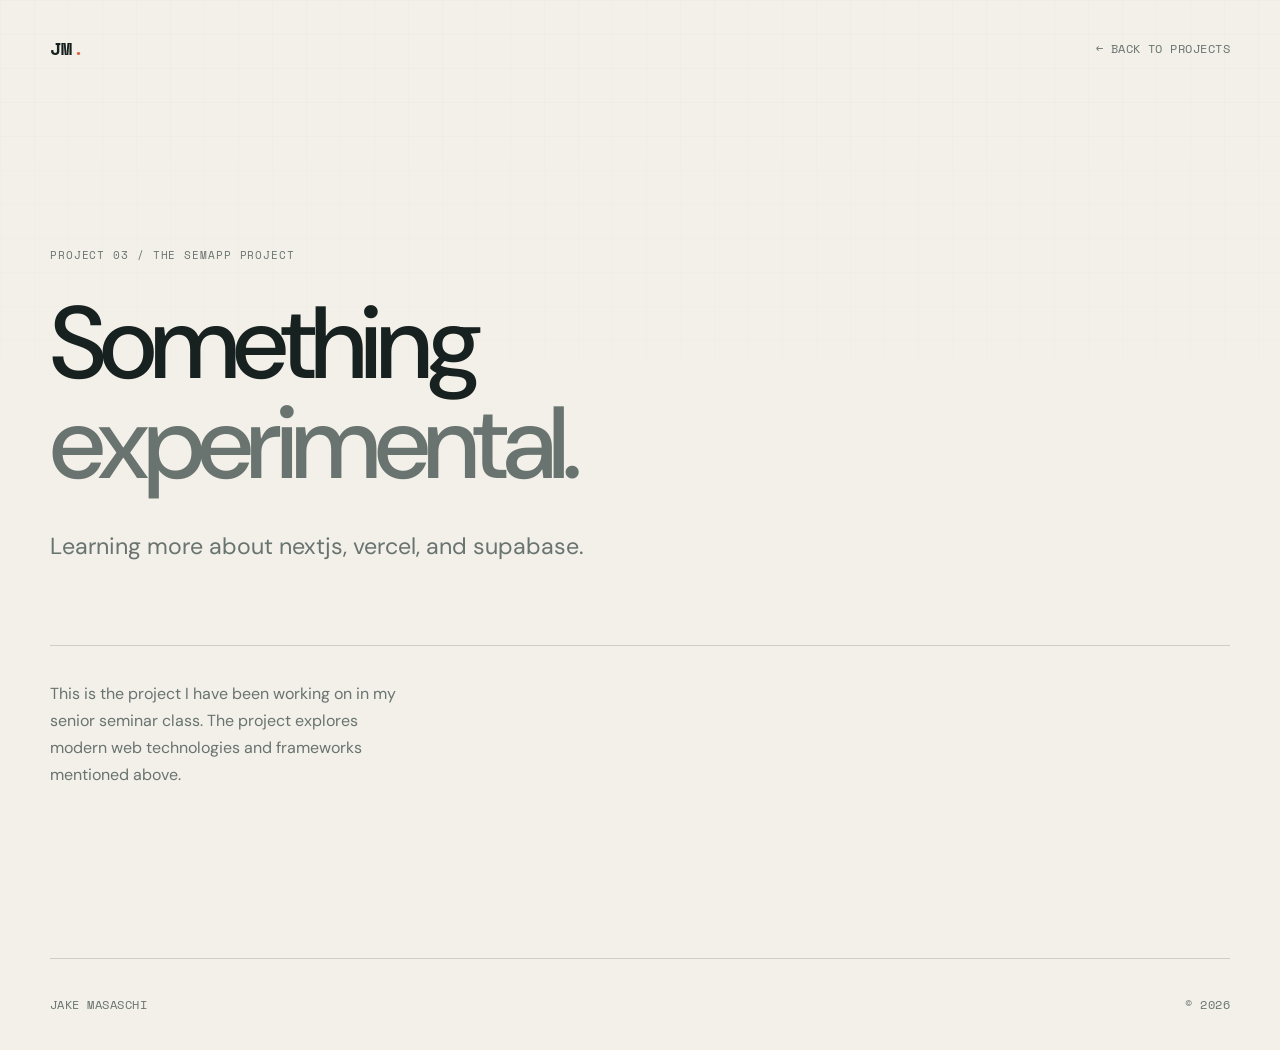
==== project-semapp.html @ fd913166 "Making semapp page" ====
<!doctype html>
<html lang="en">
<head>
    <meta charset="UTF-8">
    <meta name="viewport" content="width=device-width, initial-scale=1.0">
    <title>Semapp Project | Jake Masaschi</title>
    <link rel="preconnect" href="https://fonts.googleapis.com">
    <link rel="preconnect" href="https://fonts.gstatic.com" crossorigin>
    <link href="https://fonts.googleapis.com/css2?family=DM+Sans:wght@400;500;700&family=Space+Mono:wght@400;700&display=swap" rel="stylesheet">
    <link rel="stylesheet" href="stylefun.css">
</head>
<body>
    <div class="site-shell project-page">
        <header class="site-header"><a class="wordmark" href="index.html">JM<span class="accent">.</span></a><a class="back-link" href="index.html#projects">&#8592; Back to projects</a></header>
        <main class="project-detail">
            <p class="eyebrow">Project 03 / The Semapp Project</p>
            <h1>Something <span class="muted-text">experimental.</span></h1>
            <p class="detail-lead">Learning more about nextjs, vercel, and supabase.</p>
            <div class="detail-rule"></div>
            <div class="detail-copy"><p>This is the project I have been working on in my senior seminar class. The project explores modern web technologies and frameworks mentioned above. </p></div>
        </main>
        <footer class="site-footer"><span>Jake Masaschi</span><span>&copy; 2026</span></footer>
    </div>
</body>
</html>
---- stylefun.css ----
:root {
    --ink: #17211f;
    --paper: #f2f0e9;
    --soft: #d8ded8;
    --muted: #69736f;
    --line: rgba(23, 33, 31, 0.16);
    --accent: #d86643;
    --display: "DM Sans", sans-serif;
    --mono: "Space Mono", monospace;
}

* { box-sizing: border-box; }

html { scroll-behavior: smooth; }

body {
    margin: 0;
    color: var(--ink);
    background: var(--paper);
    font-family: var(--display);
}

body::before {
    position: fixed;
    inset: 0;
    z-index: -1;
    pointer-events: none;
    content: "";
    opacity: 0.34;
    background-image: linear-gradient(rgba(23, 33, 31, 0.045) 1px, transparent 1px), linear-gradient(90deg, rgba(23, 33, 31, 0.045) 1px, transparent 1px);
    background-size: 34px 34px;
    mask-image: linear-gradient(to bottom, black, transparent 80%);
}

a { color: inherit; text-decoration: none; }

.site-shell { width: min(1180px, calc(100% - 56px)); margin: 0 auto; }

.site-header, .site-footer {
    display: flex;
    align-items: center;
    justify-content: space-between;
    font-family: var(--mono);
    font-size: 0.72rem;
    letter-spacing: 0.04em;
    text-transform: uppercase;
}

.site-header { min-height: 96px; }
.site-header nav { display: flex; gap: 28px; color: var(--muted); }
.site-header nav a:hover, .site-footer a:hover, .social-links a:hover { color: var(--accent); }
.wordmark { font-size: 1.15rem; font-weight: 700; }
.accent { color: var(--accent); }

.section-grid { display: grid; grid-template-columns: minmax(190px, 0.7fr) 1.3fr; gap: 8%; }
.hero { min-height: 650px; align-items: center; padding: 70px 0 120px; }
.hero-copy { max-width: 650px; }
.eyebrow { margin: 0 0 30px; color: var(--muted); font-family: var(--mono); font-size: 0.7rem; letter-spacing: 0.08em; text-transform: uppercase; }
.status-dot { display: inline-block; width: 7px; height: 7px; margin-right: 9px; border-radius: 50%; background: var(--accent); box-shadow: 0 0 0 5px rgba(216, 102, 67, 0.13); }
h1, h2 { margin: 0; font-weight: 500; letter-spacing: -0.055em; line-height: 0.98; }
h1 { font-size: clamp(3.2rem, 7vw, 6.6rem); }
h2 { font-size: clamp(2.7rem, 5vw, 5rem); }
.muted-text { color: var(--muted); }
.hero-intro { max-width: 370px; margin: 34px 0 28px; color: var(--muted); font-size: 1rem; line-height: 1.65; }
.text-link { display: inline-flex; gap: 12px; align-items: center; border-bottom: 1px solid var(--ink); padding-bottom: 7px; font-family: var(--mono); font-size: 0.74rem; text-transform: uppercase; }
.text-link:hover { color: var(--accent); border-color: var(--accent); }

.hero-orbit { position: relative; width: min(32vw, 360px); aspect-ratio: 1; margin: auto; }
.orbit { position: absolute; border: 1px solid rgba(23, 33, 31, 0.22); border-radius: 50%; transform: rotate(-28deg); }
.orbit-one { inset: 6% -4%; }
.orbit-two { inset: -4% 11%; transform: rotate(55deg); border-color: rgba(216, 102, 67, 0.5); }
.orbit-core { position: absolute; top: 50%; left: 50%; display: grid; width: 105px; height: 105px; place-items: center; border-radius: 50%; color: var(--paper); background: var(--ink); font-family: var(--mono); font-size: 1.35rem; transform: translate(-50%, -50%); }
.orbit-label { position: absolute; color: var(--muted); font-family: var(--mono); font-size: 0.62rem; text-transform: uppercase; }
.label-one { top: 10%; right: 2%; }
.label-two { bottom: 8%; left: -10%; }

.projects, .contact { padding: 120px 0; border-top: 1px solid var(--line); }
.section-heading .eyebrow { margin-bottom: 44px; }
.project-list { border-top: 1px solid var(--line); }
.project-card { display: grid; grid-template-columns: 54px 1fr 28px; gap: 22px; align-items: center; padding: 30px 0; border-bottom: 1px solid var(--line); transition: padding 180ms ease, color 180ms ease; }
.project-card:hover { padding-right: 12px; padding-left: 12px; color: var(--accent); }
.project-number, .project-arrow { color: var(--muted); font-family: var(--mono); font-size: 0.7rem; }
.project-content { display: grid; gap: 7px; }
.project-title { font-size: 1.2rem; font-weight: 700; }
.project-description { max-width: 440px; color: var(--muted); font-size: 0.9rem; line-height: 1.5; }
.project-arrow { font-size: 1.2rem; color: var(--ink); }
.contact { padding-bottom: 150px; }
.contact-details { max-width: 500px; }
.contact-details > p { margin: 0 0 36px; color: var(--muted); font-size: 1.1rem; line-height: 1.6; }
.email-link { display: inline-flex; gap: 20px; align-items: center; padding-bottom: 10px; border-bottom: 1px solid var(--ink); font-size: clamp(1.1rem, 2vw, 1.5rem); }
.email-link:hover { color: var(--accent); border-color: var(--accent); }
.social-links { display: flex; gap: 25px; margin-top: 44px; font-family: var(--mono); font-size: 0.72rem; text-transform: uppercase; }
.social-links a { display: inline-flex; gap: 8px; }
.site-footer { min-height: 92px; border-top: 1px solid var(--line); color: var(--muted); }
.site-footer a { color: var(--ink); }
.back-link { color: var(--muted); font-family: var(--mono); font-size: 0.72rem; text-transform: uppercase; }
.back-link:hover { color: var(--accent); }
.project-detail { min-height: calc(100vh - 188px); padding: 150px 0 170px; }
.project-detail h1 { max-width: 800px; font-size: clamp(3.5rem, 8vw, 7.5rem); }
.detail-lead { max-width: 550px; margin: 35px 0 80px; color: var(--muted); font-size: clamp(1.15rem, 2vw, 1.45rem); line-height: 1.55; }
.detail-rule { width: 100%; border-top: 1px solid var(--line); }
.detail-copy { display: grid; grid-template-columns: repeat(2, minmax(0, 1fr)); gap: 8%; max-width: 800px; margin-top: 34px; color: var(--muted); line-height: 1.7; }
.detail-copy p { margin: 0; }

.reveal { opacity: 0; transform: translateY(18px); }
.reveal.is-visible { animation: appear 800ms both; }
.project-card:nth-child(2) { animation-delay: 100ms; }
.project-card:nth-child(3) { animation-delay: 200ms; }
@keyframes appear { from { opacity: 0; transform: translateY(18px); } to { opacity: 1; transform: translateY(0); } }

@media (max-width: 700px) {
    .site-shell { width: min(100% - 36px, 560px); }
    .site-header { min-height: 76px; }
    .hero { display: block; min-height: 0; padding: 74px 0 105px; }
    .hero-orbit { width: min(68vw, 300px); margin: 90px auto 0; }
    .section-grid { display: block; }
    .projects, .contact { padding: 88px 0; }
    .section-heading { margin-bottom: 60px; }
    .section-heading .eyebrow { margin-bottom: 28px; }
    .project-card { grid-template-columns: 36px 1fr 20px; gap: 12px; padding: 24px 0; }
    .project-title { font-size: 1rem; }
    .project-description { font-size: 0.82rem; }
    .contact { padding-bottom: 100px; }
    .project-detail { min-height: calc(100vh - 152px); padding: 100px 0 110px; }
    .detail-lead { margin: 28px 0 55px; }
    .detail-copy { display: block; }
    .detail-copy p + p { margin-top: 24px; }
    .site-footer { align-items: flex-start; flex-wrap: wrap; gap: 16px; padding: 24px 0; }
}
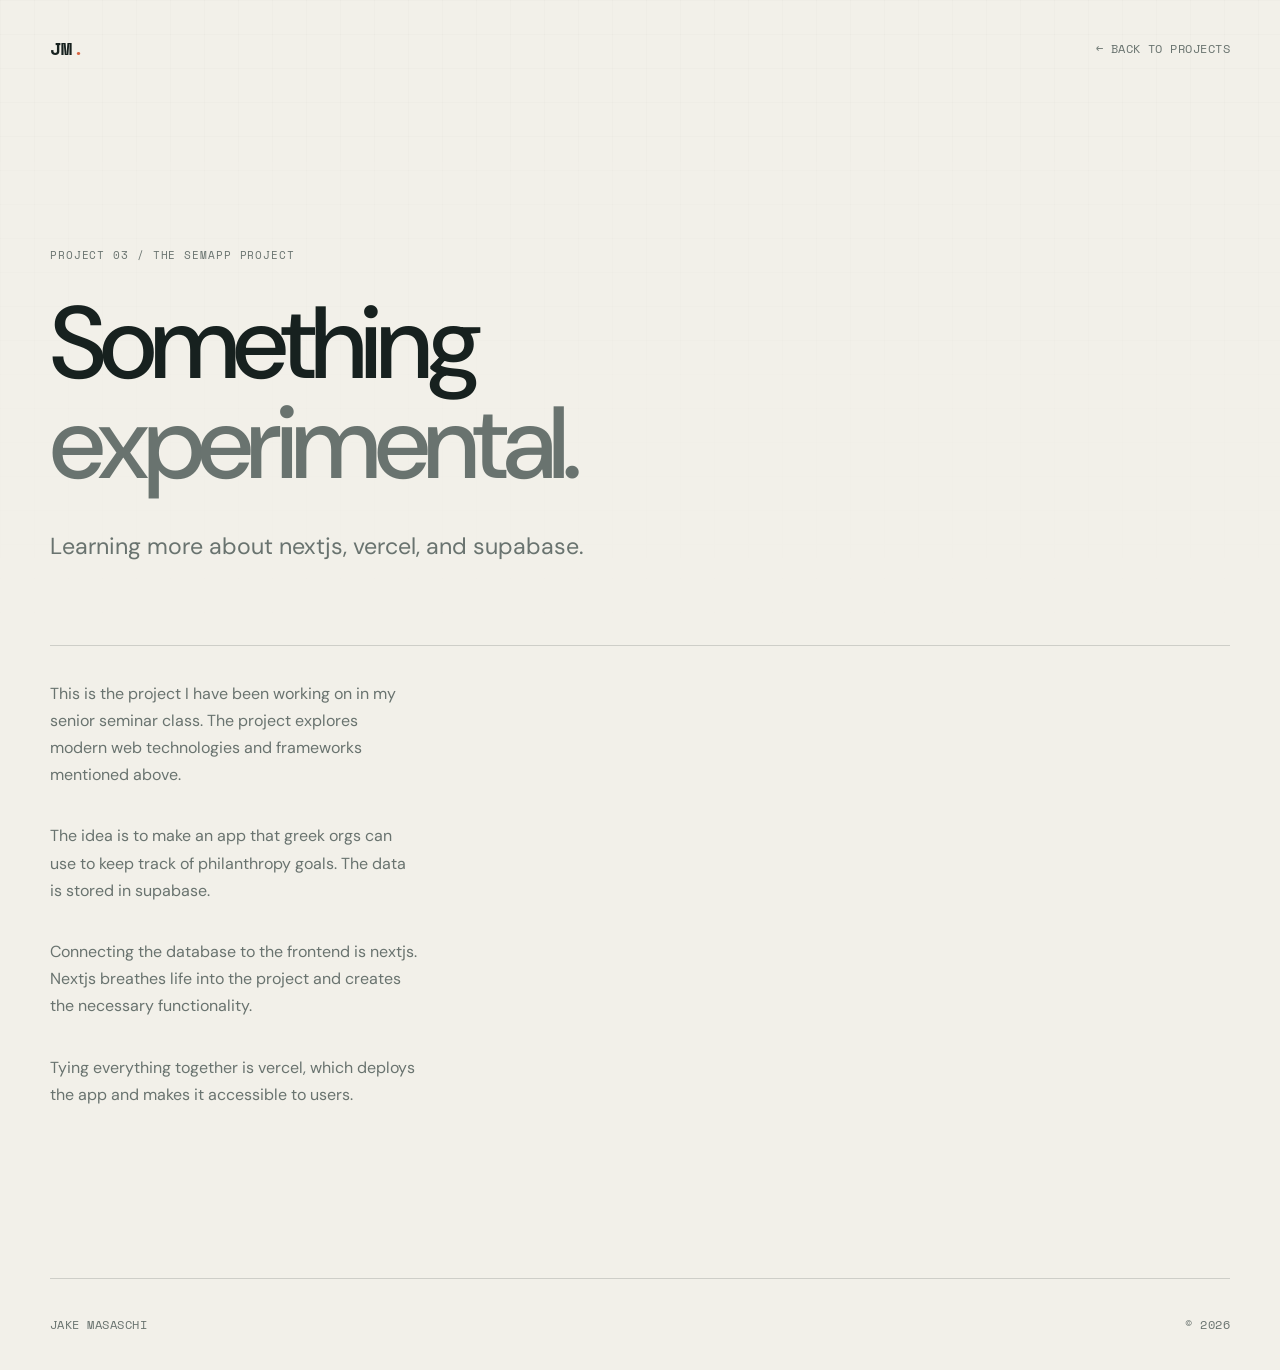
==== commit 24f44d3e: "Update project-semapp.html - Created description of the app and how it works" ====
--- a/project-semapp.html
+++ b/project-semapp.html
@@ -18,6 +18,9 @@
             <p class="detail-lead">Learning more about nextjs, vercel, and supabase.</p>
             <div class="detail-rule"></div>
             <div class="detail-copy"><p>This is the project I have been working on in my senior seminar class. The project explores modern web technologies and frameworks mentioned above. </p></div>
+            <div class="detail-copy"><p>The idea is to make an app that greek orgs can use to keep track of philanthropy goals. The data is stored in supabase. </p></div>
+            <div class="detail-copy"><p>Connecting the database to the frontend is nextjs. Nextjs breathes life into the project and creates the necessary functionality. </p></div>
+            <div class="detail-copy"><p>Tying everything together is vercel, which deploys the app and makes it accessible to users. </p></div>
         </main>
         <footer class="site-footer"><span>Jake Masaschi</span><span>&copy; 2026</span></footer>
     </div>
